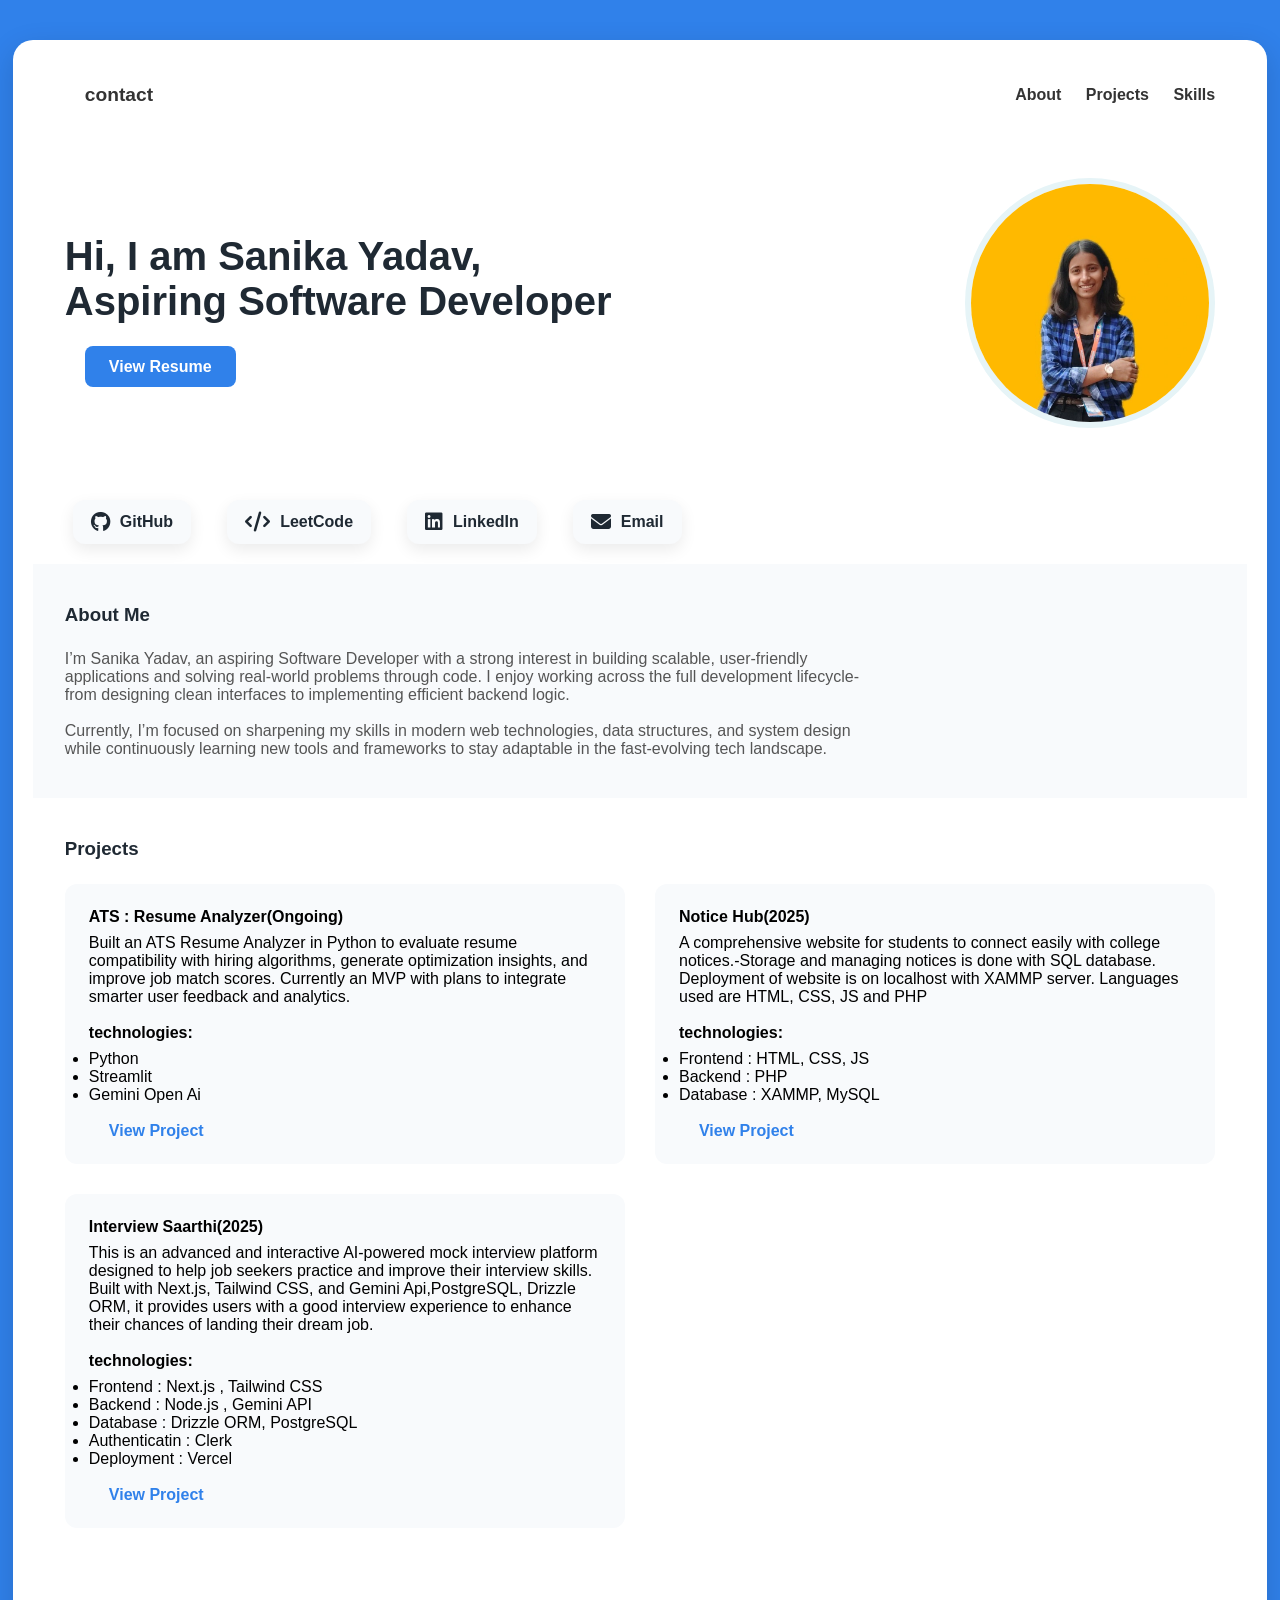
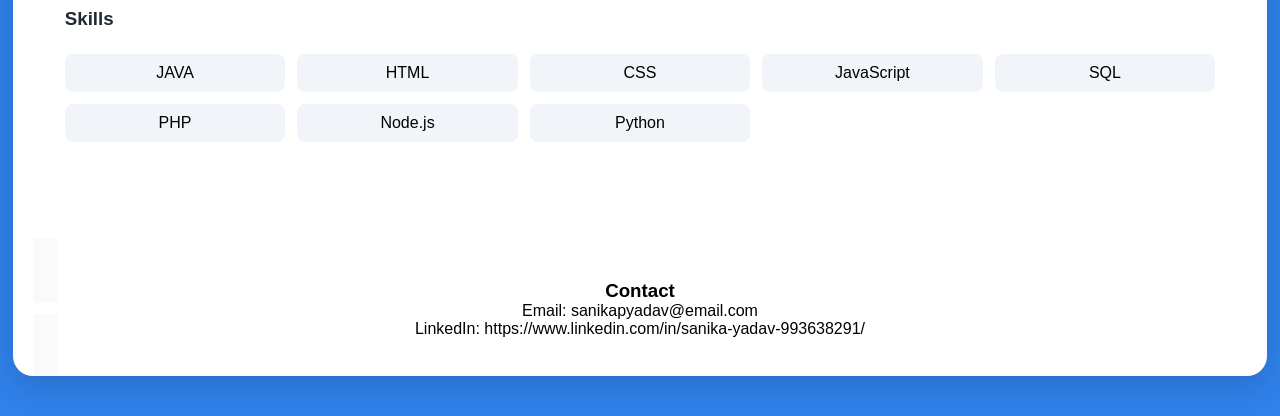
==== index.html @ 7fb7fda6 "updated index" ====
<!DOCTYPE html>
<html lang="en">

<head>
    <meta charset="UTF-8" />
    <meta name="viewport" content="width=device-width, initial-scale=1.0" />
    <title>Sanika Yadav</title>
    <link rel="stylesheet" href="style.css">
    <link rel="stylesheet" href="https://cdnjs.cloudflare.com/ajax/libs/font-awesome/6.5.0/css/all.min.css">
</head>

<body>

    <div class="wrapper">
        <header>
            <a href="https://www.linkedin.com/in/sanika-yadav-993638291/">
                <h1>contact</h1>
            </a>
            <nav>
                <a href="#About">About</a>
                <a href="#Projects">Projects</a>
                <a href="#Skills">Skills</a>
            </nav>
        </header>

        <section class="hero">
            <div class="hero-text">
                <h2>Hi, I am Sanika Yadav,<br />Aspiring Software Developer</h2><br>
                <a href="https://drive.google.com/file/d/1JAwyYLc_PkRlcgRqGzaNxGYK0wJUqWZy/view?usp=sharing" class="btn"
                    download>View Resume</a>
            </div>
            <div class="hero-img">
                <img src="profile.png" alt="Profile" />
            </div>
        </section>
        <div class="git">
            <a href="https://github.com/sanikayadav2024" target="_blank">
                <i class="fab fa-github"></i>
                <span>GitHub</span>
            </a>

            <a href="https://leetcode.com/u/sanikayadav1201/" target="_blank">
                <i class="fa-solid fa-code"></i>
                <span>LeetCode</span>
            </a>

            <a href="https://www.linkedin.com/in/sanika-yadav-993638291/" target="_blank">
                <i class="fab fa-linkedin"></i>
                <span>LinkedIn</span>
            </a>

            <a href="mailto:sanikapyadav@gmail.com">
                <i class="fa-solid fa-envelope"></i>
                <span>Email</span>
            </a>
        </div>

        <section id="About" class="section about">
            <h3>About Me</h3>
            <p>
                I’m Sanika Yadav, an aspiring Software Developer with a strong interest in
                building scalable, user-friendly applications and solving real-world problems through code. I enjoy
                working across the full development lifecycle-from designing clean interfaces to implementing efficient
                backend logic.
            </p><br>
            <p>
                Currently, I’m focused on sharpening my skills in modern web technologies, data structures, and system
                design while continuously learning new tools and frameworks to stay adaptable in the fast-evolving tech
                landscape.
            </p>

        </section>

        <section id="Projects" class="section">
            <h3>Projects</h3>
            <div class="projects">
                <div class="project-card">
                    <h4>ATS : Resume Analyzer(Ongoing)</h4>
                    <p>Built an ATS Resume Analyzer in Python to evaluate resume compatibility with hiring algorithms,
                        generate optimization insights, and improve job match scores. Currently an MVP with plans to
                        integrate smarter user feedback and analytics.<br><br>
                    <h4>technologies:</h4>
                    <ul>
                        <li>Python</li>
                        <li>Streamlit</li>
                        <li>Gemini Open Ai</li>
                    </ul>
                    </p><br>
                    <a href="#">View Project</a>
                </div>
                <div class="project-card">
                    <h4>Notice Hub(2025)</h4>
                    <p>A comprehensive website for students to connect easily
                        with college notices.-Storage and managing notices is
                        done with SQL database. Deployment of website is on
                        localhost with XAMMP server. Languages used are HTML,
                        CSS, JS and PHP<br><br>
                    <h4>technologies:</h4>
                    <ul>
                        <li>Frontend : HTML, CSS, JS</li>
                        <li>Backend : PHP</li>
                        <li>Database : XAMMP, MySQL</li>
                    </ul>
                    </p><br>
                    <a href="https://github.com/sanikayadav2024/noticehub">View Project</a>
                </div>

                <div class="project-card">
                    <h4>Interview Saarthi(2025)</h4>
                    <p>This is an advanced and interactive AI-powered mock
                        interview platform designed to help job seekers practice
                        and improve their interview skills. Built with Next.js,
                        Tailwind CSS, and Gemini Api,PostgreSQL, Drizzle ORM, it
                        provides users with a good interview experience to
                        enhance their chances of landing their dream job.<br><br>
                    <h4>technologies:</h4>
                    <ul>
                        <li>Frontend : Next.js , Tailwind CSS</li>
                        <li>Backend : Node.js , Gemini API</li>
                        <li>Database : Drizzle ORM, PostgreSQL</li>
                        <li>Authenticatin : Clerk</li>
                        <li>Deployment : Vercel</li>
                    </ul>
                    </p><br>
                    <a href="https://interview-sarthi-ai.vercel.app/">View Project</a>
                </div>
            </div>
        </section>

        <section id="Skills" class="section skills">
            <h3>Skills</h3>
            <ul>
                <li>JAVA</li>
                <li>HTML</li>
                <li>CSS</li>
                <li>JavaScript</li>
                <li>SQL</li>
                <li>PHP</li>
                <li>Node.js</li>
                <li>Python</li>
            </ul>
        </section>



        <section id="contact" class="section">


        </section>

        <footer>
            <h3>Contact</h3>
            <p>Email: sanikapyadav@email.com</p>
            <p>LinkedIn: https://www.linkedin.com/in/sanika-yadav-993638291/</p>
        </footer>
    </div>

</body>

</html>
---- style.css ----
* {
     box-sizing: border-box;
     margin: 0;
     padding: 0;
     font-family: Arial, sans-serif;
 }

 body {
     background: #3081ea;
 }

 .wrapper {
     max-width: 98%;
     margin: 40px auto;
     padding: 20px;
     background: #fff;
     border-radius: 20px;
     overflow: hidden;
     box-shadow: 0 10px 30px rgba(0, 0, 0, 0.15);
 }

 header {
     display: flex;
     justify-content: space-between;
     align-items: center;
     padding: 1.5rem 2rem;
 }

 header h1 {
     font-size: 1.2rem;
     font-weight: bold;
 }

 a {
     margin-left: 20px;
     text-decoration: none;
     color: #333;
     font-weight: 600;
 }

 .hero {
     display: flex;
     justify-content: space-between;
     align-items: center;
     padding: 3rem 2rem;
 }

 .hero-text {
     max-width: 55%;
 }

 .hero-text h2 {
     font-size: 2.5rem;
     margin-bottom: 1rem;
     color: #1f2933;
 }

 .hero-text p {
     color: #555;
     margin-bottom: 1.5rem;
 }

 .hero-text .btn {
     background: #3081ea;
     color: #fff;
     padding: 12px 24px;
     border-radius: 8px;
     text-decoration: none;
     font-weight: bold;
 }

 .hero-img img {
     width: 250px;
     height: 250px;
     border-radius: 50%;
     object-fit: cover;
     border: 6px solid #e6f4f7;
 }

 .section {
     padding: 2.5rem 2rem;
 }

 .section h3 {
     margin-bottom: 1.5rem;
     color: #1f2933;
 }

 .about {
     background: #f8fafc;
 }

 .about p {
     max-width: 800px;
     color: #555;
 }

 .git {
     display: flex;
     gap: 16px;
     flex-wrap: wrap;
     margin: 20px;
 }

 .git a {
     display: flex;
     align-items: center;
     gap: 10px;
     padding: 12px 18px;
     background: #f8fafc;
     border-radius: 12px;
     text-decoration: none;
     color: #1f2933;
     font-weight: 600;
     box-shadow: 0 6px 16px rgba(0, 0, 0, 0.08);
     transition: all 0.25s ease;
 }

 .git a i {
     font-size: 20px;
 }

 .git a:hover {
     transform: translateY(-4px) scale(1.03);
     background: #3081ea;
     color: #fff;
     box-shadow: 0 10px 22px rgba(255, 90, 95, 0.35);
 }

 .git a:hover i {
     color: #fff;
 }

 .skills ul {
     display: grid;
     grid-template-columns: repeat(5, 1fr);
     gap: 12px;
     list-style: none;
 }

 .skills li {
     background: #f1f5f9;
     padding: 10px;
     border-radius: 8px;
     text-align: center;
 }

 .projects {
     display: grid;
     grid-template-columns: repeat(2, 1fr);
     gap: 30px;
 }

 .project-card {
     background: #f8fafc;
     padding: 1.5rem;
     border-radius: 12px;
 }

 .project-card h4 {
     margin-bottom: 0.5rem;
 }

 .project-card a {
     color: #3081ea;
     text-decoration: none;
     font-weight: bold;
 }

 footer {
     text-align: center;
     padding: 1.5rem;
     background: #f8fafc;
     display: inline;
 }

 @media (max-width: 768px) {
     .hero {
         flex-direction: column-reverse;
         text-align: center;
     }

     .hero-text {
         max-width: 100%;
     }

     nav {
         display: none;
     }
 }
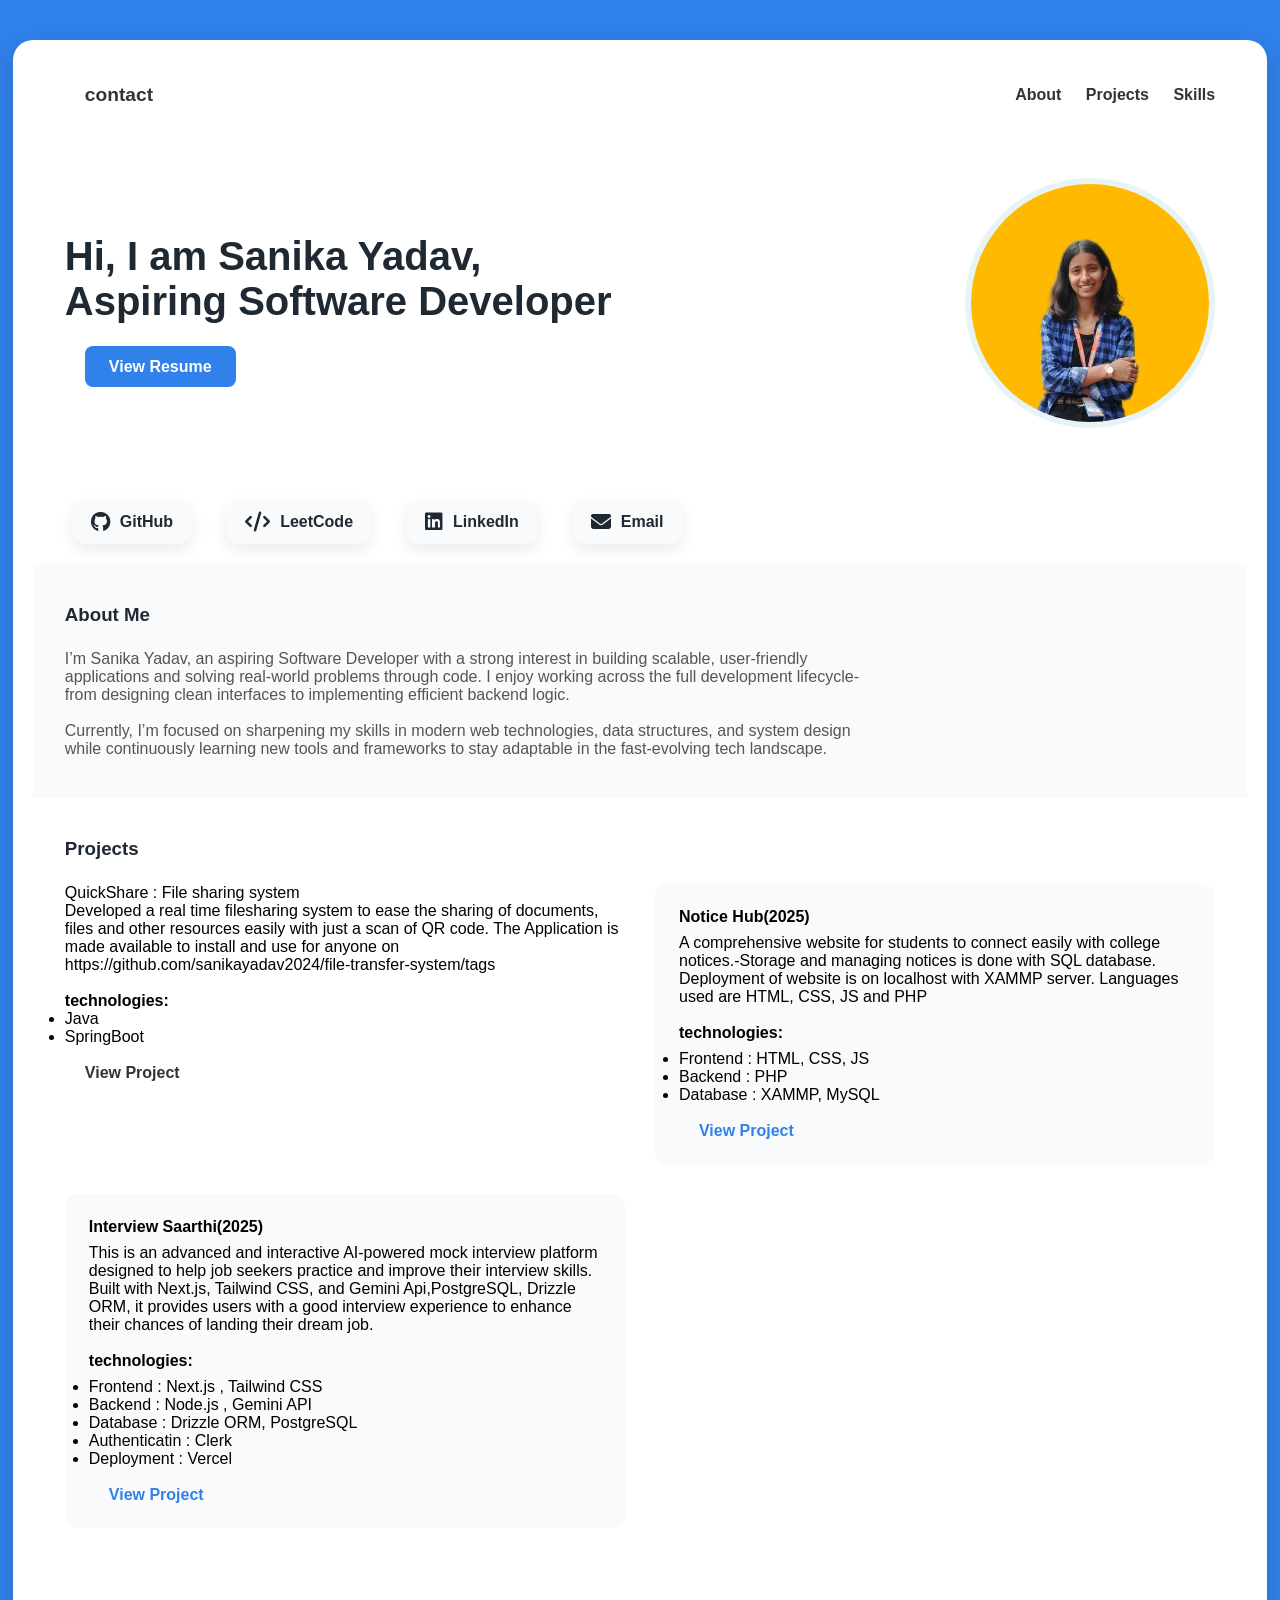
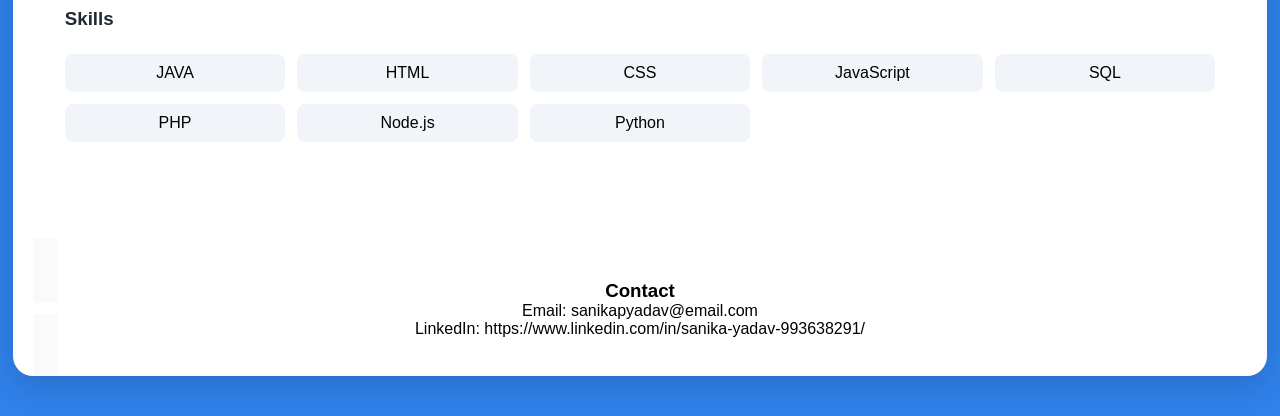
==== commit 832ea346: "updated project" ====
--- a/index.html
+++ b/index.html
@@ -7,6 +7,7 @@
     <title>Sanika Yadav</title>
     <link rel="stylesheet" href="style.css">
     <link rel="stylesheet" href="https://cdnjs.cloudflare.com/ajax/libs/font-awesome/6.5.0/css/all.min.css">
+    <link rel="icon" type="image/png" href="favicon.png">
 </head>
 
 <body>
@@ -26,7 +27,7 @@
         <section class="hero">
             <div class="hero-text">
                 <h2>Hi, I am Sanika Yadav,<br />Aspiring Software Developer</h2><br>
-                <a href="https://drive.google.com/file/d/1JAwyYLc_PkRlcgRqGzaNxGYK0wJUqWZy/view?usp=sharing" class="btn"
+                <a href="https://drive.google.com/file/d/1pJjFTrw0KTL_-0b40UaT6uAD1iDQvjJw/view?usp=sharing" class="btn"
                     download>View Resume</a>
             </div>
             <div class="hero-img">
@@ -74,19 +75,17 @@
         <section id="Projects" class="section">
             <h3>Projects</h3>
             <div class="projects">
-                <div class="project-card">
-                    <h4>ATS : Resume Analyzer(Ongoing)</h4>
-                    <p>Built an ATS Resume Analyzer in Python to evaluate resume compatibility with hiring algorithms,
-                        generate optimization insights, and improve job match scores. Currently an MVP with plans to
-                        integrate smarter user feedback and analytics.<br><br>
+                <div> QuickShare : File sharing system</h4>
+                    <p>Developed a real time filesharing system to ease the sharing of documents, files and other resources
+easily with just a scan of QR code. The Application is made available to install and use for anyone on
+https://github.com/sanikayadav2024/file-transfer-system/tags<br><br>
                     <h4>technologies:</h4>
                     <ul>
-                        <li>Python</li>
-                        <li>Streamlit</li>
-                        <li>Gemini Open Ai</li>
+                        <li>Java</li>
+                        <li>SpringBoot</li>
                     </ul>
                     </p><br>
-                    <a href="#">View Project</a>
+                    <a href="https://github.com/sanikayadav2024/file-transfer-system">View Project</a>
                 </div>
                 <div class="project-card">
                     <h4>Notice Hub(2025)</h4>
@@ -157,4 +156,4 @@
 
 </body>
 
-</html>+</html>
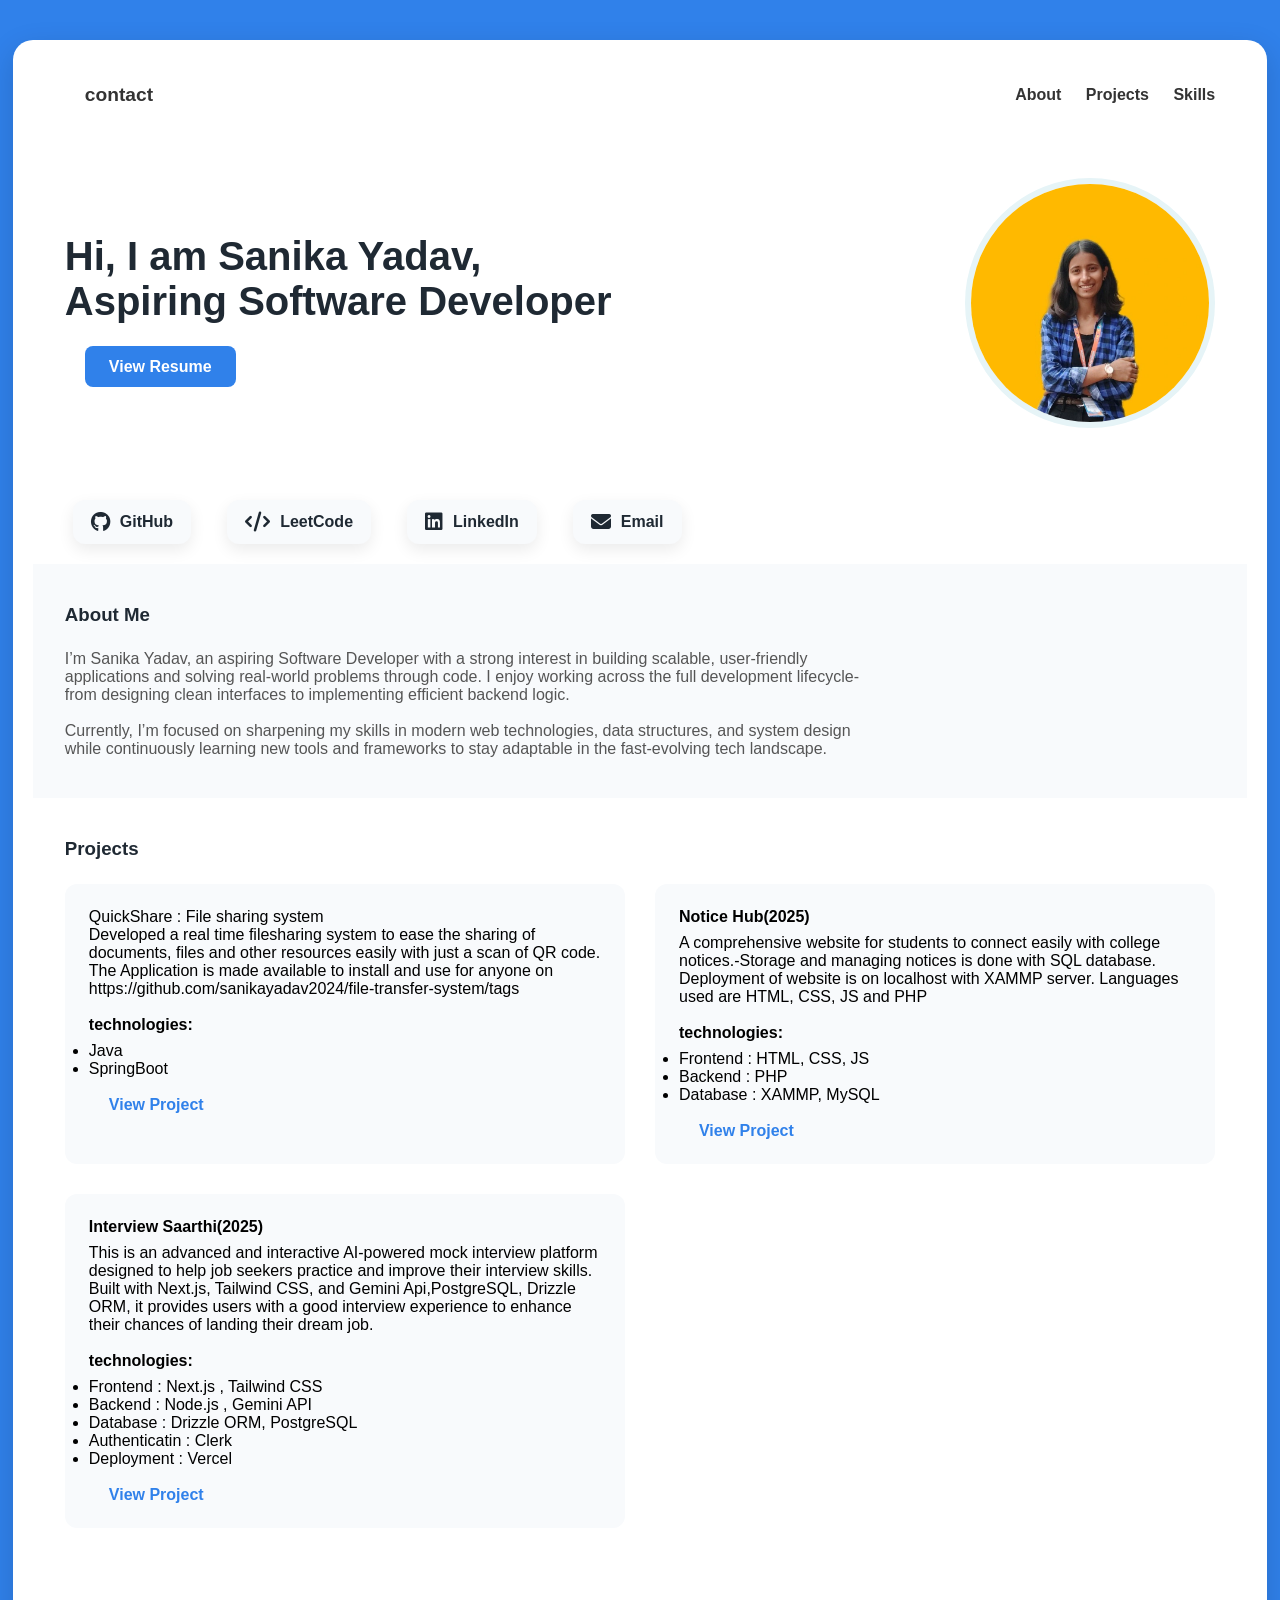
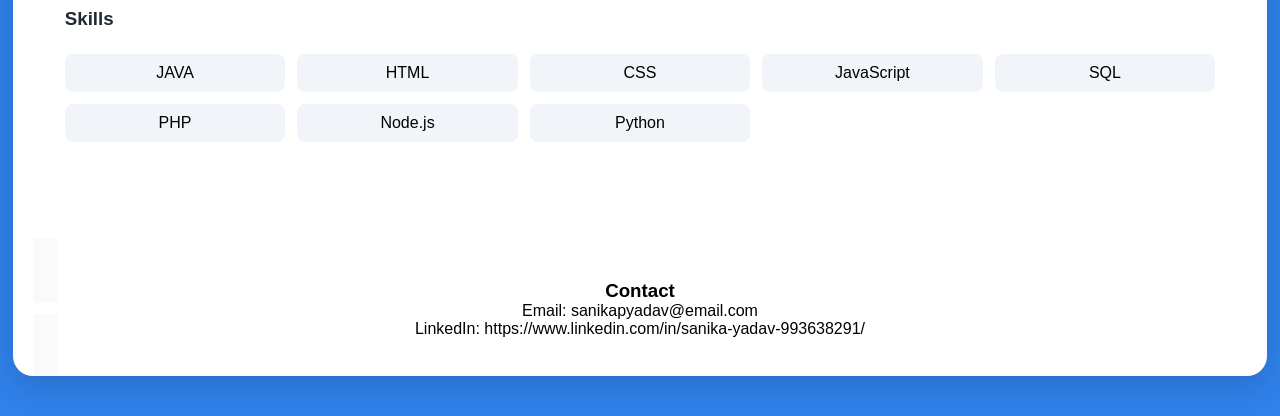
==== commit 526c1a9b: "updated p" ====
--- a/index.html
+++ b/index.html
@@ -75,7 +75,7 @@
         <section id="Projects" class="section">
             <h3>Projects</h3>
             <div class="projects">
-                <div> QuickShare : File sharing system</h4>
+                <div class="project-card"> QuickShare : File sharing system</h4>
                     <p>Developed a real time filesharing system to ease the sharing of documents, files and other resources
 easily with just a scan of QR code. The Application is made available to install and use for anyone on
 https://github.com/sanikayadav2024/file-transfer-system/tags<br><br>
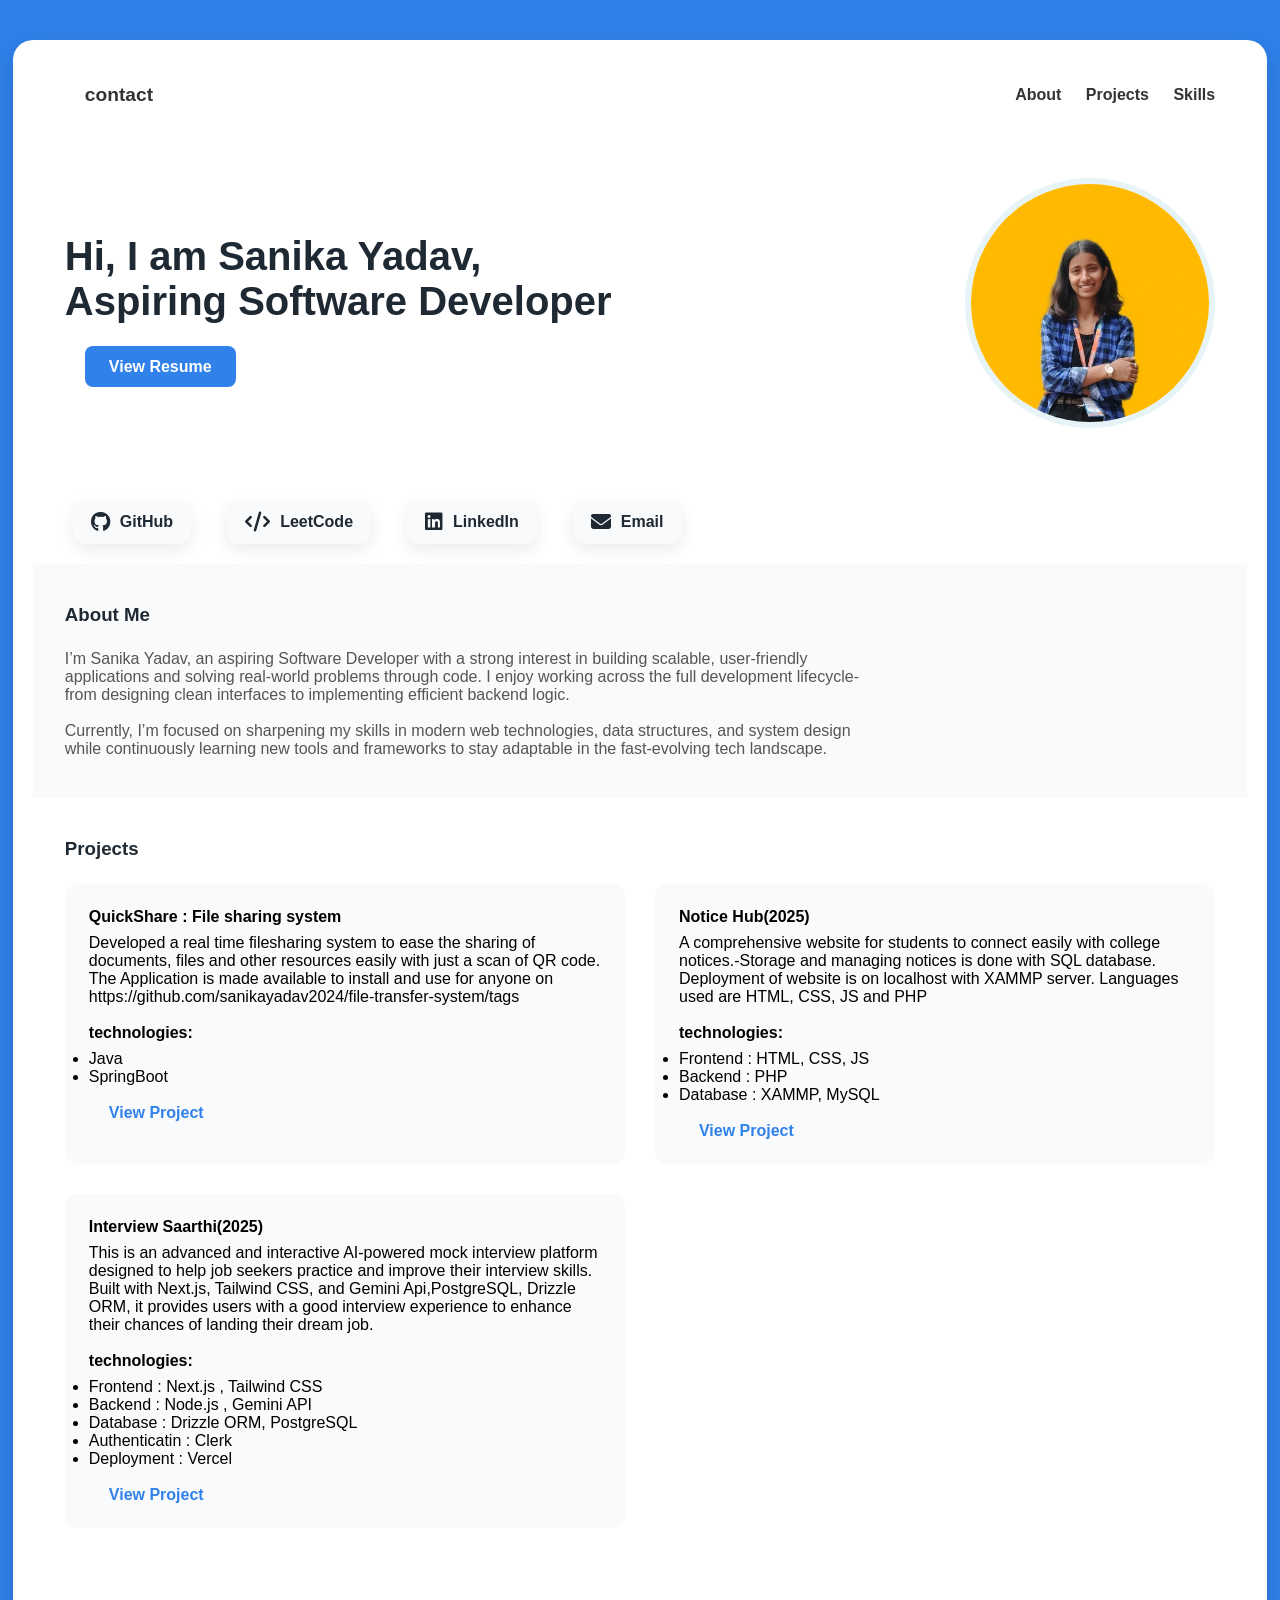
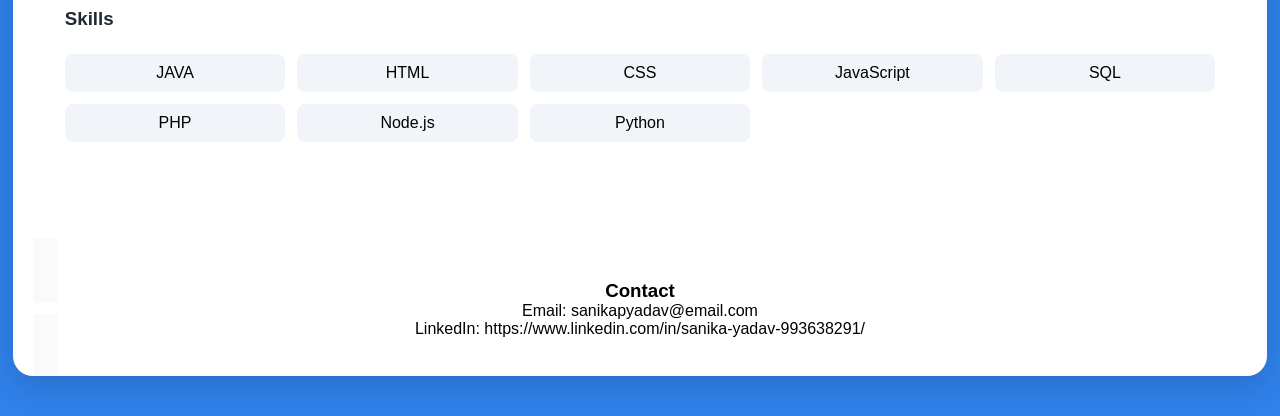
==== commit e4556d20: "Fix HTML structure for QuickShare project card" ====
--- a/index.html
+++ b/index.html
@@ -75,7 +75,7 @@
         <section id="Projects" class="section">
             <h3>Projects</h3>
             <div class="projects">
-                <div class="project-card"> QuickShare : File sharing system</h4>
+                <div class="project-card"> <h4>QuickShare : File sharing system</h4>
                     <p>Developed a real time filesharing system to ease the sharing of documents, files and other resources
 easily with just a scan of QR code. The Application is made available to install and use for anyone on
 https://github.com/sanikayadav2024/file-transfer-system/tags<br><br>
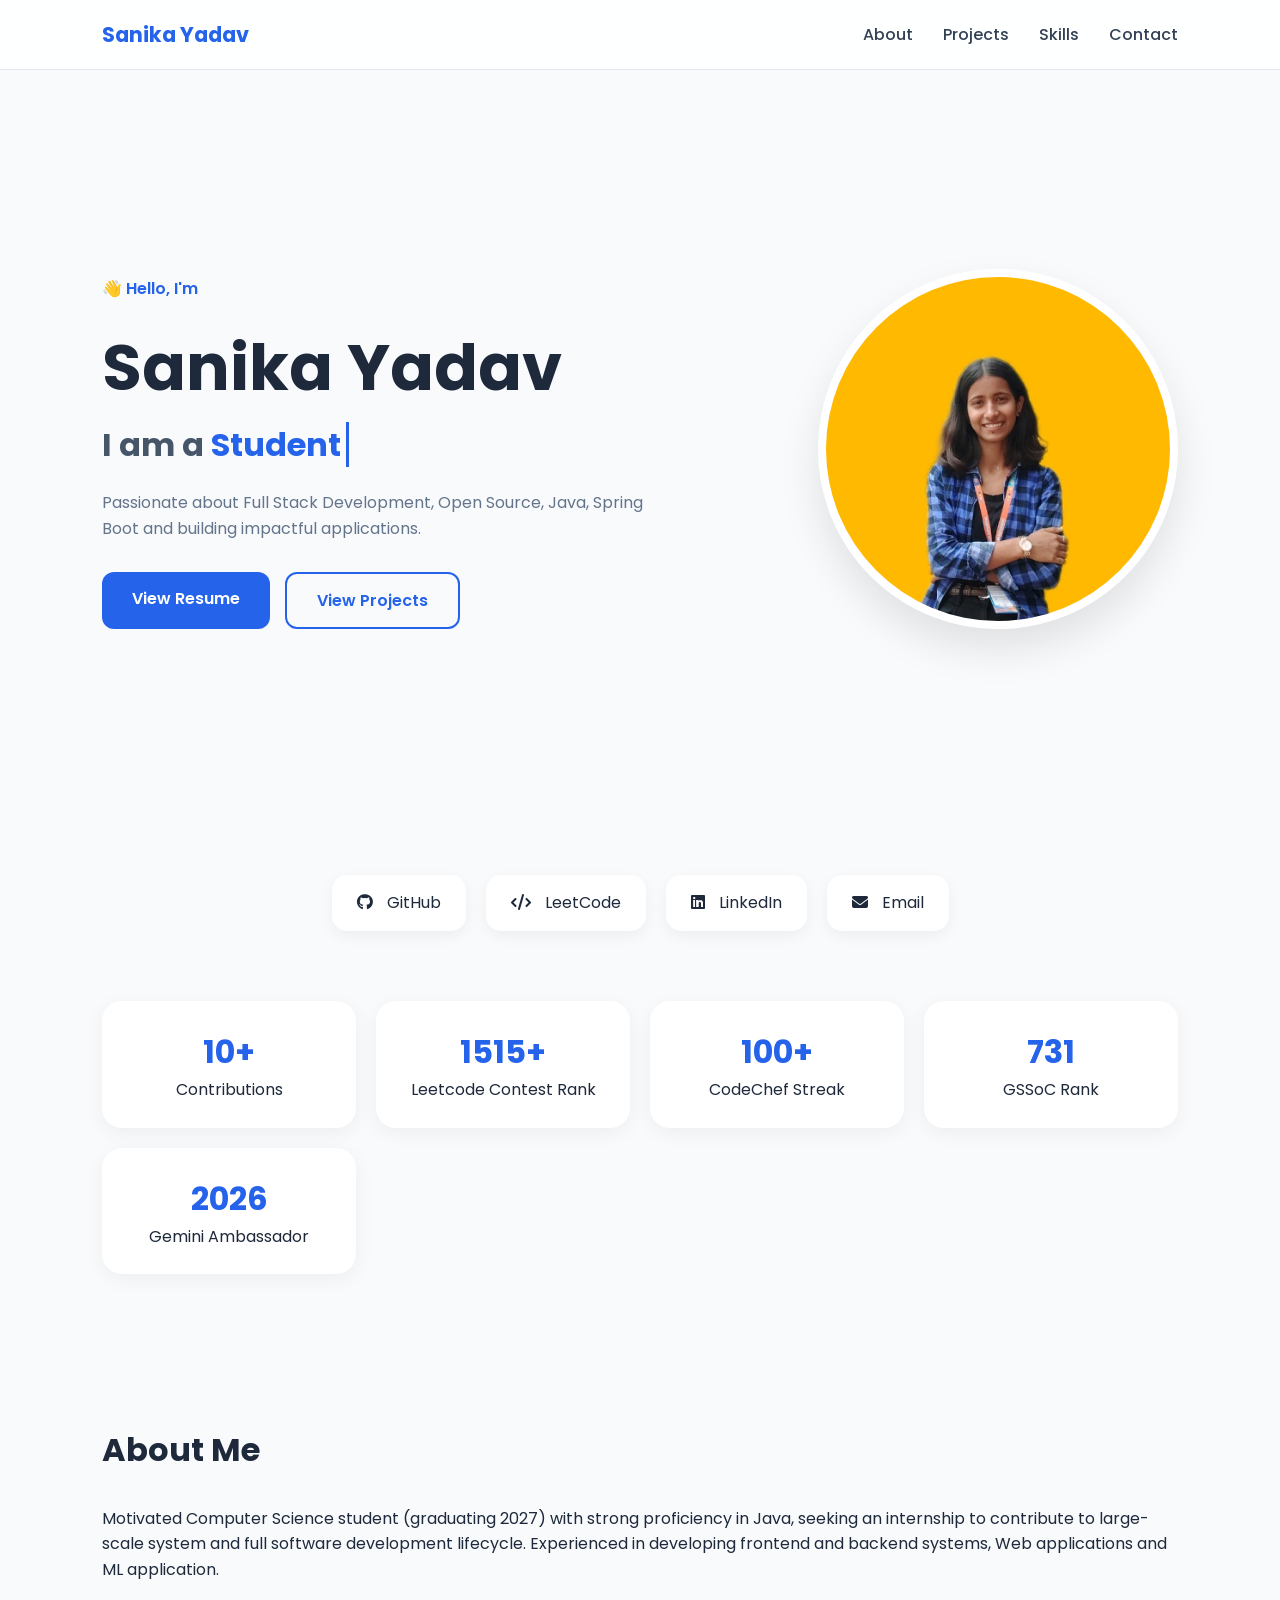
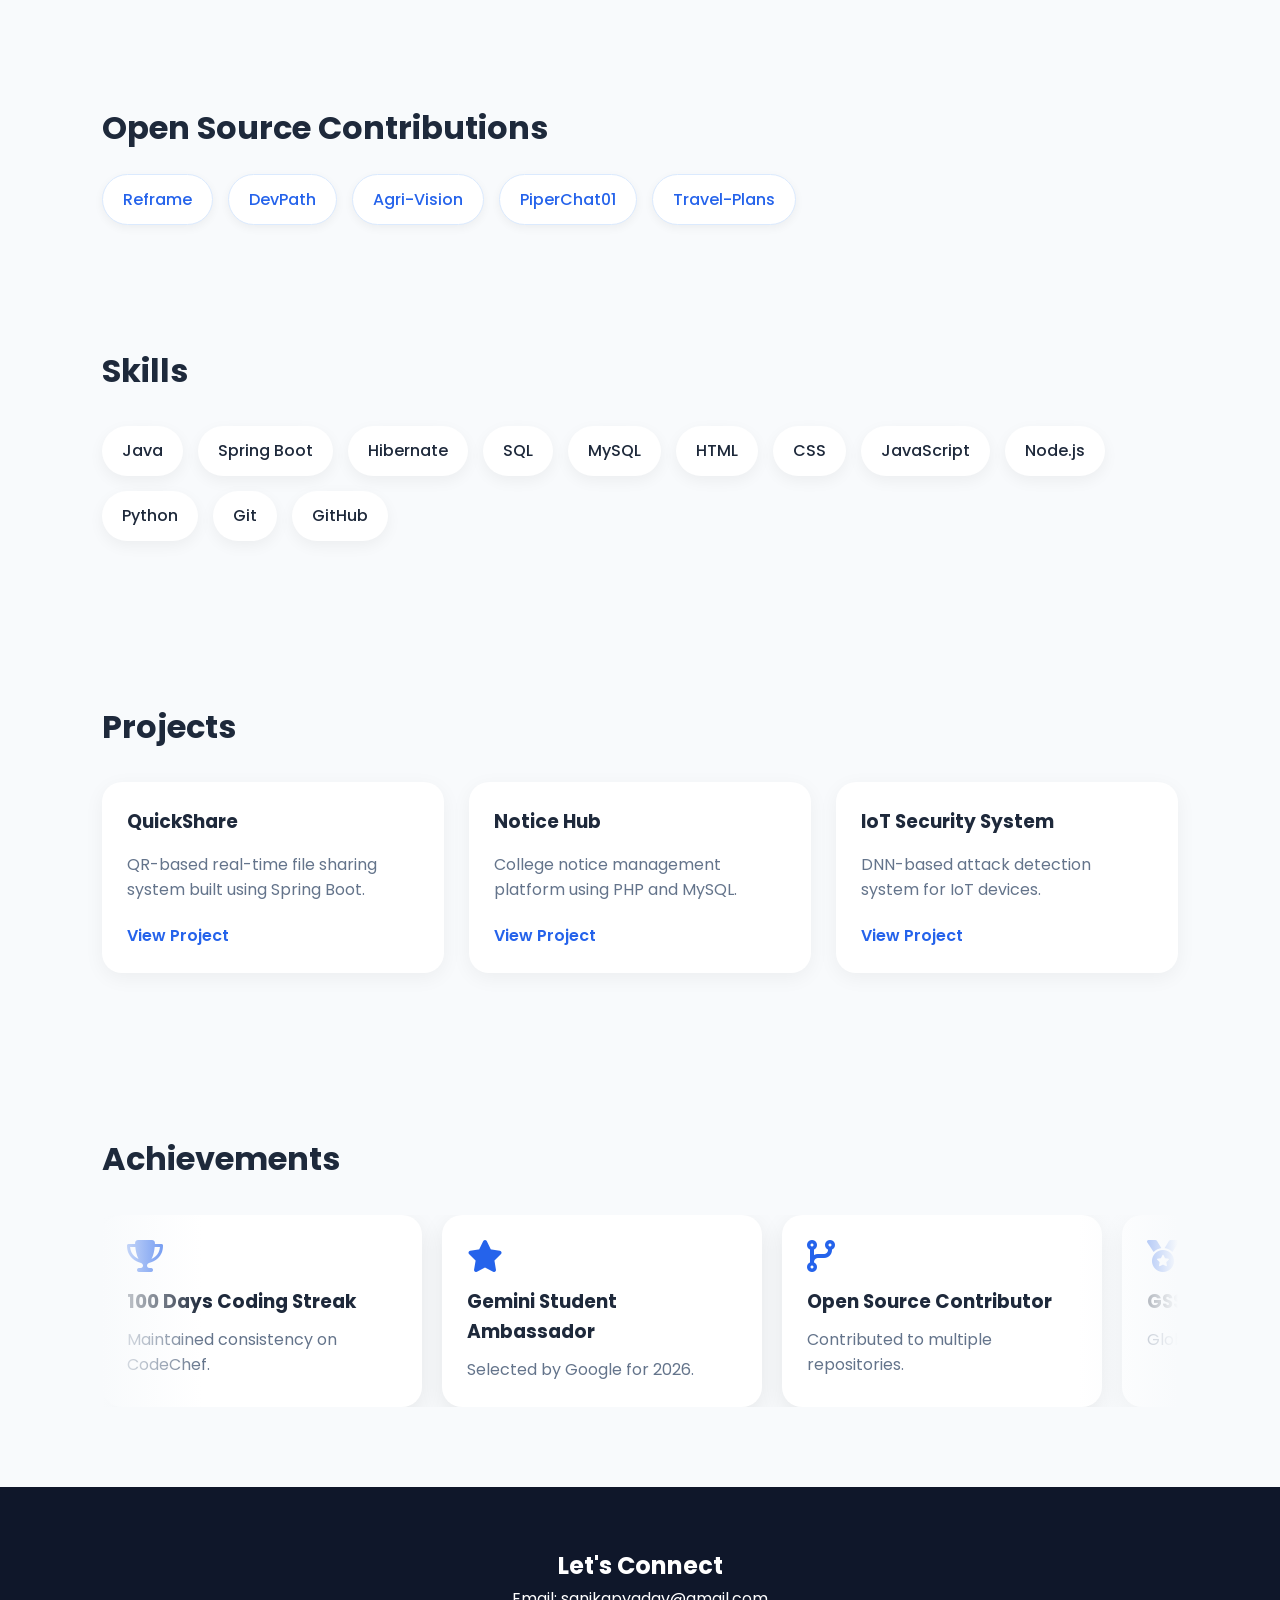
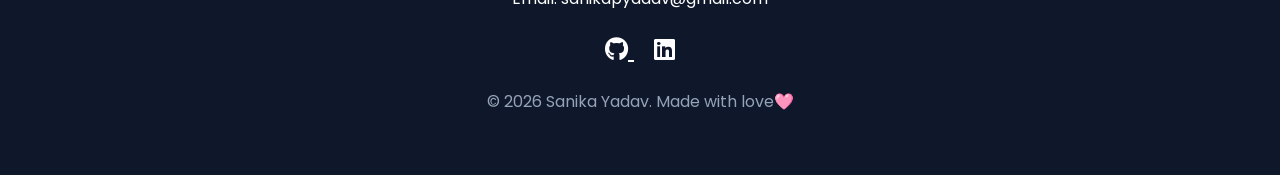
==== commit e268843d: "updated portfolio" ====
--- a/index.html
+++ b/index.html
@@ -2,158 +2,371 @@
 <html lang="en">
 
 <head>
-    <meta charset="UTF-8" />
-    <meta name="viewport" content="width=device-width, initial-scale=1.0" />
-    <title>Sanika Yadav</title>
+    <meta charset="UTF-8">
+    <meta name="viewport" content="width=device-width, initial-scale=1.0">
+    <title>Sanika Yadav | Portfolio</title>
+
     <link rel="stylesheet" href="style.css">
+
+    <link rel="icon" href="favicon.png">
+
+    <link rel="preconnect" href="https://fonts.googleapis.com">
+    <link href="https://fonts.googleapis.com/css2?family=Poppins:wght@300;400;500;600;700&display=swap"
+        rel="stylesheet">
+
     <link rel="stylesheet" href="https://cdnjs.cloudflare.com/ajax/libs/font-awesome/6.5.0/css/all.min.css">
-    <link rel="icon" type="image/png" href="favicon.png">
 </head>
 
 <body>
 
-    <div class="wrapper">
-        <header>
+    <!-- Navbar -->
+
+    <header>
+        <div class="logo">Sanika Yadav</div>
+
+        <nav>
+            <a href="#about">About</a>
+            <a href="#projects">Projects</a>
+            <a href="#skills">Skills</a>
+            <a href="#contact">Contact</a>
+        </nav>
+    </header>
+
+    <!-- Hero -->
+
+    <section class="hero">
+
+        <div class="hero-text">
+
+            <p class="tag">👋 Hello, I'm</p>
+
+            <h1>Sanika Yadav</h1>
+
+            <h2>I am a <span class="typing"></span></h2>
+
+            <p class="hero-desc">
+                Passionate about Full Stack Development, Open Source,
+                Java, Spring Boot and building impactful applications.
+            </p>
+
+            <div class="hero-buttons">
+                <a href="https://drive.google.com/file/d/1mu8TmS5S-J_2TEpaikMzKWtUFeEG8H_H/view?usp=sharing"
+                    target="_blank" class="btn">
+                    View Resume
+                </a>
+
+                <a href="projects.html" class="btn-outline">
+                    View Projects
+                </a>
+            </div>
+
+        </div>
+
+        <div class="hero-image">
+            <img src="profile.png" alt="Sanika Yadav">
+        </div>
+
+    </section>
+
+    <!-- Social Links -->
+
+    <section class="social-links">
+
+        <a href="https://github.com/sanikayadav2024" target="_blank">
+            <i class="fab fa-github"></i>
+            GitHub
+        </a>
+
+        <a href="https://leetcode.com/u/sanikayadav1201/" target="_blank">
+            <i class="fas fa-code"></i>
+            LeetCode
+        </a>
+
+        <a href="https://www.linkedin.com/in/sanika-yadav-993638291/" target="_blank">
+            <i class="fab fa-linkedin"></i>
+            LinkedIn
+        </a>
+
+        <a href="mailto:sanikapyadav@gmail.com">
+            <i class="fas fa-envelope"></i>
+            Email
+        </a>
+
+    </section>
+
+    <!-- Stats -->
+
+    <section class="stats">
+
+        <div class="stat-card">
+            <h2>10+</h2>
+            <p>Contributions</p>
+        </div>
+        <div class="stat-card">
+            <h2>1515+</h2>
+            <p>Leetcode Contest Rank</p>
+        </div>
+        <div class="stat-card">
+            <h2>100+</h2>
+            <p>CodeChef Streak</p>
+        </div>
+
+        <div class="stat-card">
+            <h2>731</h2>
+            <p>GSSoC Rank</p>
+        </div>
+
+        <div class="stat-card">
+            <h2>2026</h2>
+            <p>Gemini Ambassador</p>
+        </div>
+
+    </section>
+    <!-- About -->
+
+    <section id="about" class="section">
+
+        <h2>About Me</h2>
+
+        <p>
+            Motivated Computer Science student (graduating 2027) with strong proficiency in Java, seeking an internship
+            to
+            contribute to large-scale system and full software development lifecycle. Experienced in developing frontend
+            and
+            backend systems, Web applications and ML application.
+        </p>
+
+    </section>
+    <section class="contributions-mini">
+    <h2>Open Source Contributions</h2>
+
+    <div class="repo-list">
+
+        <a href="https://github.com/magic-peach/reframe/pull/801" target="_blank" class="repo-item">
+            Reframe
+        </a>
+
+        <a href="https://github.com/komalharshita/DevPath/pull/776#event-26677292241" target="_blank" class="repo-item">
+            DevPath
+        </a>
+
+        <a href="https://github.com/neeru24/Agri-Vision/pull/645#event-26532763428" target="_blank" class="repo-item">
+            Agri-Vision
+        </a>
+
+        <a href="https://github.com/chthonn/PiperChat01/pull/213#event-26703022927" target="_blank" class="repo-item">
+            PiperChat01
+        </a>
+
+        <a href="https://github.com/hitesh-kumar123/Travel-Plans-/issues/321#event-26345149642" target="_blank" class="repo-item">
+            Travel-Plans
+        </a>
+
+    </div>
+</section>
+    <!-- Skills -->
+
+    <section id="skills" class="section">
+
+        <h2>Skills</h2>
+
+        <div class="skills-grid">
+
+            <span>Java</span>
+            <span>Spring Boot</span>
+            <span>Hibernate</span>
+            <span>SQL</span>
+            <span>MySQL</span>
+            <span>HTML</span>
+            <span>CSS</span>
+            <span>JavaScript</span>
+            <span>Node.js</span>
+            <span>Python</span>
+            <span>Git</span>
+            <span>GitHub</span>
+
+        </div>
+
+    </section>
+    <!-- Projects -->
+
+    <section id="projects" class="section">
+
+        <h2>Projects</h2>
+
+        <div class="projects">
+
+            <div class="project-card">
+                <h3>QuickShare</h3>
+                <p>QR-based real-time file sharing system built using Spring Boot.</p>
+                <a href="https://github.com/sanikayadav2024/file-transfer-system">
+                    View Project
+                </a>
+            </div>
+
+            <div class="project-card">
+                <h3>Notice Hub</h3>
+                <p>College notice management platform using PHP and MySQL.</p>
+                <a href="https://github.com/sanikayadav2024/noticehub">
+                    View Project
+                </a>
+            </div>
+
+            <div class="project-card">
+                <h3>IoT Security System</h3>
+                <p>DNN-based attack detection system for IoT devices.</p>
+                <a href="https://github.com/sanikayadav2024/iot_security_ui">
+                    View Project
+                </a>
+            </div>
+
+        </div>
+
+    </section>
+
+    <!-- Achievements -->
+
+    <section class="achievements-section">
+
+        <h2>Achievements</h2>
+
+        <div class="achievement-container">
+
+            <div class="achievement-track">
+
+                <!-- Set 1 -->
+
+                <div class="achievement-card">
+                    <i class="fas fa-trophy"></i>
+                    <h3>100 Days Coding Streak</h3>
+                    <p>Maintained consistency on CodeChef.</p>
+                </div>
+
+                <div class="achievement-card">
+                    <i class="fas fa-star"></i>
+                    <h3>Gemini Student Ambassador</h3>
+                    <p>Selected by Google for 2026.</p>
+                </div>
+
+                <div class="achievement-card">
+                    <i class="fas fa-code-branch"></i>
+                    <h3>Open Source Contributor</h3>
+                    <p>Contributed to multiple repositories.</p>
+                </div>
+
+                <div class="achievement-card">
+                    <i class="fas fa-medal"></i>
+                    <h3>GSSoC Contributor</h3>
+                    <p>Global Rank 731.</p>
+                </div>
+
+                <!-- Duplicate for Infinite Scroll -->
+
+                <div class="achievement-card">
+                    <i class="fas fa-trophy"></i>
+                    <h3>100 Days Coding Streak</h3>
+                    <p>Maintained consistency on CodeChef.</p>
+                </div>
+
+                <div class="achievement-card">
+                    <i class="fas fa-star"></i>
+                    <h3>Gemini Student Ambassador</h3>
+                    <p>Selected by Google for 2026.</p>
+                </div>
+
+                <div class="achievement-card">
+                    <i class="fas fa-code-branch"></i>
+                    <h3>Open Source Contributor</h3>
+                    <p>Contributed to multiple repositories.</p>
+                </div>
+
+                <div class="achievement-card">
+                    <i class="fas fa-medal"></i>
+                    <h3>GSSoC Contributor</h3>
+                    <p>Global Rank 731.</p>
+                </div>
+
+            </div>
+
+        </div>
+
+    </section>
+
+
+
+    <!-- Footer -->
+
+    <footer id="contact">
+
+        <h2>Let's Connect</h2>
+
+        <p>Email: sanikapyadav@gmail.com</p>
+
+        <div class="footer-social">
+
+            <a href="https://github.com/sanikayadav2024">
+                <i class="fab fa-github"></i>
+            </a>
+
             <a href="https://www.linkedin.com/in/sanika-yadav-993638291/">
-                <h1>contact</h1>
+                <i class="fab fa-linkedin"></i>
             </a>
-            <nav>
-                <a href="#About">About</a>
-                <a href="#Projects">Projects</a>
-                <a href="#Skills">Skills</a>
-            </nav>
-        </header>
-
-        <section class="hero">
-            <div class="hero-text">
-                <h2>Hi, I am Sanika Yadav,<br />Aspiring Software Developer</h2><br>
-                <a href="https://drive.google.com/file/d/1pJjFTrw0KTL_-0b40UaT6uAD1iDQvjJw/view?usp=sharing" class="btn"
-                    download>View Resume</a>
-            </div>
-            <div class="hero-img">
-                <img src="profile.png" alt="Profile" />
-            </div>
-        </section>
-        <div class="git">
-            <a href="https://github.com/sanikayadav2024" target="_blank">
-                <i class="fab fa-github"></i>
-                <span>GitHub</span>
-            </a>
-
-            <a href="https://leetcode.com/u/sanikayadav1201/" target="_blank">
-                <i class="fa-solid fa-code"></i>
-                <span>LeetCode</span>
-            </a>
-
-            <a href="https://www.linkedin.com/in/sanika-yadav-993638291/" target="_blank">
-                <i class="fab fa-linkedin"></i>
-                <span>LinkedIn</span>
-            </a>
-
-            <a href="mailto:sanikapyadav@gmail.com">
-                <i class="fa-solid fa-envelope"></i>
-                <span>Email</span>
-            </a>
-        </div>
-
-        <section id="About" class="section about">
-            <h3>About Me</h3>
-            <p>
-                I’m Sanika Yadav, an aspiring Software Developer with a strong interest in
-                building scalable, user-friendly applications and solving real-world problems through code. I enjoy
-                working across the full development lifecycle-from designing clean interfaces to implementing efficient
-                backend logic.
-            </p><br>
-            <p>
-                Currently, I’m focused on sharpening my skills in modern web technologies, data structures, and system
-                design while continuously learning new tools and frameworks to stay adaptable in the fast-evolving tech
-                landscape.
-            </p>
-
-        </section>
-
-        <section id="Projects" class="section">
-            <h3>Projects</h3>
-            <div class="projects">
-                <div class="project-card"> <h4>QuickShare : File sharing system</h4>
-                    <p>Developed a real time filesharing system to ease the sharing of documents, files and other resources
-easily with just a scan of QR code. The Application is made available to install and use for anyone on
-https://github.com/sanikayadav2024/file-transfer-system/tags<br><br>
-                    <h4>technologies:</h4>
-                    <ul>
-                        <li>Java</li>
-                        <li>SpringBoot</li>
-                    </ul>
-                    </p><br>
-                    <a href="https://github.com/sanikayadav2024/file-transfer-system">View Project</a>
-                </div>
-                <div class="project-card">
-                    <h4>Notice Hub(2025)</h4>
-                    <p>A comprehensive website for students to connect easily
-                        with college notices.-Storage and managing notices is
-                        done with SQL database. Deployment of website is on
-                        localhost with XAMMP server. Languages used are HTML,
-                        CSS, JS and PHP<br><br>
-                    <h4>technologies:</h4>
-                    <ul>
-                        <li>Frontend : HTML, CSS, JS</li>
-                        <li>Backend : PHP</li>
-                        <li>Database : XAMMP, MySQL</li>
-                    </ul>
-                    </p><br>
-                    <a href="https://github.com/sanikayadav2024/noticehub">View Project</a>
-                </div>
-
-                <div class="project-card">
-                    <h4>Interview Saarthi(2025)</h4>
-                    <p>This is an advanced and interactive AI-powered mock
-                        interview platform designed to help job seekers practice
-                        and improve their interview skills. Built with Next.js,
-                        Tailwind CSS, and Gemini Api,PostgreSQL, Drizzle ORM, it
-                        provides users with a good interview experience to
-                        enhance their chances of landing their dream job.<br><br>
-                    <h4>technologies:</h4>
-                    <ul>
-                        <li>Frontend : Next.js , Tailwind CSS</li>
-                        <li>Backend : Node.js , Gemini API</li>
-                        <li>Database : Drizzle ORM, PostgreSQL</li>
-                        <li>Authenticatin : Clerk</li>
-                        <li>Deployment : Vercel</li>
-                    </ul>
-                    </p><br>
-                    <a href="https://interview-sarthi-ai.vercel.app/">View Project</a>
-                </div>
-            </div>
-        </section>
-
-        <section id="Skills" class="section skills">
-            <h3>Skills</h3>
-            <ul>
-                <li>JAVA</li>
-                <li>HTML</li>
-                <li>CSS</li>
-                <li>JavaScript</li>
-                <li>SQL</li>
-                <li>PHP</li>
-                <li>Node.js</li>
-                <li>Python</li>
-            </ul>
-        </section>
-
-
-
-        <section id="contact" class="section">
-
-
-        </section>
-
-        <footer>
-            <h3>Contact</h3>
-            <p>Email: sanikapyadav@email.com</p>
-            <p>LinkedIn: https://www.linkedin.com/in/sanika-yadav-993638291/</p>
-        </footer>
-    </div>
-
+
+        </div>
+
+        <p class="copyright">
+            © 2026 Sanika Yadav. Made with love🩷
+        </p>
+
+    </footer>
+    <script>
+        const words = [
+            "Student",
+            "Tech Enthusiast",
+            "Application Developer",
+            "Open Source Contributor",
+            "Software Developer"
+        ];
+
+        let wordIndex = 0;
+        let charIndex = 0;
+        let isDeleting = false;
+
+        const typingElement = document.querySelector(".typing");
+
+        function typeEffect() {
+
+            const currentWord = words[wordIndex];
+
+            if (!isDeleting) {
+                typingElement.textContent =
+                    currentWord.substring(0, charIndex + 1);
+
+                charIndex++;
+
+                if (charIndex === currentWord.length) {
+                    isDeleting = true;
+                    setTimeout(typeEffect, 1500);
+                    return;
+                }
+            } else {
+
+                typingElement.textContent =
+                    currentWord.substring(0, charIndex - 1);
+
+                charIndex--;
+
+                if (charIndex === 0) {
+                    isDeleting = false;
+                    wordIndex = (wordIndex + 1) % words.length;
+                }
+            }
+
+            setTimeout(typeEffect, isDeleting ? 50 : 100);
+        }
+
+        typeEffect();
+    </script>
 </body>
 
-</html>
+</html>
--- a/style.css
+++ b/style.css
@@ -1,190 +1,480 @@
- * {
-     box-sizing: border-box;
-     margin: 0;
-     padding: 0;
-     font-family: Arial, sans-serif;
- }
-
- body {
-     background: #3081ea;
- }
-
- .wrapper {
-     max-width: 98%;
-     margin: 40px auto;
-     padding: 20px;
-     background: #fff;
-     border-radius: 20px;
-     overflow: hidden;
-     box-shadow: 0 10px 30px rgba(0, 0, 0, 0.15);
- }
-
- header {
-     display: flex;
-     justify-content: space-between;
-     align-items: center;
-     padding: 1.5rem 2rem;
- }
-
- header h1 {
-     font-size: 1.2rem;
-     font-weight: bold;
- }
-
- a {
-     margin-left: 20px;
-     text-decoration: none;
-     color: #333;
-     font-weight: 600;
- }
-
- .hero {
-     display: flex;
-     justify-content: space-between;
-     align-items: center;
-     padding: 3rem 2rem;
- }
-
- .hero-text {
-     max-width: 55%;
- }
-
- .hero-text h2 {
-     font-size: 2.5rem;
-     margin-bottom: 1rem;
-     color: #1f2933;
- }
-
- .hero-text p {
-     color: #555;
-     margin-bottom: 1.5rem;
- }
-
- .hero-text .btn {
-     background: #3081ea;
-     color: #fff;
-     padding: 12px 24px;
-     border-radius: 8px;
-     text-decoration: none;
-     font-weight: bold;
- }
-
- .hero-img img {
-     width: 250px;
-     height: 250px;
-     border-radius: 50%;
-     object-fit: cover;
-     border: 6px solid #e6f4f7;
- }
-
- .section {
-     padding: 2.5rem 2rem;
- }
-
- .section h3 {
-     margin-bottom: 1.5rem;
-     color: #1f2933;
- }
-
- .about {
-     background: #f8fafc;
- }
-
- .about p {
-     max-width: 800px;
-     color: #555;
- }
-
- .git {
-     display: flex;
-     gap: 16px;
-     flex-wrap: wrap;
-     margin: 20px;
- }
-
- .git a {
-     display: flex;
-     align-items: center;
-     gap: 10px;
-     padding: 12px 18px;
-     background: #f8fafc;
-     border-radius: 12px;
-     text-decoration: none;
-     color: #1f2933;
-     font-weight: 600;
-     box-shadow: 0 6px 16px rgba(0, 0, 0, 0.08);
-     transition: all 0.25s ease;
- }
-
- .git a i {
-     font-size: 20px;
- }
-
- .git a:hover {
-     transform: translateY(-4px) scale(1.03);
-     background: #3081ea;
-     color: #fff;
-     box-shadow: 0 10px 22px rgba(255, 90, 95, 0.35);
- }
-
- .git a:hover i {
-     color: #fff;
- }
-
- .skills ul {
-     display: grid;
-     grid-template-columns: repeat(5, 1fr);
-     gap: 12px;
-     list-style: none;
- }
-
- .skills li {
-     background: #f1f5f9;
-     padding: 10px;
-     border-radius: 8px;
-     text-align: center;
- }
-
- .projects {
-     display: grid;
-     grid-template-columns: repeat(2, 1fr);
-     gap: 30px;
- }
-
- .project-card {
-     background: #f8fafc;
-     padding: 1.5rem;
-     border-radius: 12px;
- }
-
- .project-card h4 {
-     margin-bottom: 0.5rem;
- }
-
- .project-card a {
-     color: #3081ea;
-     text-decoration: none;
-     font-weight: bold;
- }
-
- footer {
-     text-align: center;
-     padding: 1.5rem;
-     background: #f8fafc;
-     display: inline;
- }
-
- @media (max-width: 768px) {
-     .hero {
-         flex-direction: column-reverse;
-         text-align: center;
-     }
-
-     .hero-text {
-         max-width: 100%;
-     }
-
-     nav {
-         display: none;
-     }
- }+/* Google Font */
+* {
+    margin: 0;
+    padding: 0;
+    box-sizing: border-box;
+}
+
+html {
+    scroll-behavior: smooth;
+}
+
+body {
+    font-family: 'Poppins', sans-serif;
+    background: #f8fafc;
+    color: #1e293b;
+    line-height: 1.6;
+}
+
+/* Header */
+
+header {
+    position: sticky;
+    top: 0;
+    z-index: 1000;
+
+    display: flex;
+    justify-content: space-between;
+    align-items: center;
+
+    padding: 18px 8%;
+
+    background: rgba(255, 255, 255, 0.85);
+    backdrop-filter: blur(12px);
+
+    border-bottom: 1px solid #e2e8f0;
+}
+
+.logo {
+    font-size: 1.3rem;
+    font-weight: 700;
+    color: #2563eb;
+}
+
+nav {
+    display: flex;
+    gap: 30px;
+}
+
+nav a {
+    text-decoration: none;
+    color: #334155;
+    font-weight: 500;
+    transition: 0.3s;
+}
+
+nav a:hover {
+    color: #2563eb;
+}
+
+/* Hero */
+
+.hero {
+    min-height: 85vh;
+
+    display: flex;
+    justify-content: space-between;
+    align-items: center;
+
+    padding: 0 8%;
+}
+
+.hero-text {
+    max-width: 650px;
+}
+
+.tag {
+    color: #2563eb;
+    font-weight: 600;
+    margin-bottom: 15px;
+}
+
+.hero h1 {
+    font-size: 4rem;
+    font-weight: 700;
+}
+.typing {
+    color: #2563eb;
+    font-weight: 700;
+    border-right: 3px solid #2563eb;
+    padding-right: 5px;
+}
+.hero h2 {
+    font-size: 2rem;
+    color: #475569;
+    margin-bottom: 20px;
+}
+
+.hero-desc {
+    max-width: 550px;
+    color: #64748b;
+    margin-bottom: 30px;
+}
+
+.hero-buttons {
+    display: flex;
+    gap: 15px;
+}
+
+.hero-image img {
+    width: 360px;
+    height: 360px;
+    object-fit: cover;
+    border-radius: 50%;
+    border: 8px solid white;
+
+    box-shadow:
+        0 20px 40px rgba(0, 0, 0, 0.1);
+}
+
+/* Buttons */
+
+.btn,
+.btn-outline {
+    text-decoration: none;
+    padding: 14px 30px;
+    border-radius: 12px;
+    font-weight: 600;
+    transition: 0.3s;
+}
+
+.btn {
+    background: #2563eb;
+    color: white;
+}
+
+.btn:hover {
+    transform: translateY(-3px);
+    background: #1d4ed8;
+}
+
+.btn-outline {
+    border: 2px solid #2563eb;
+    color: #2563eb;
+}
+
+.btn-outline:hover {
+    background: #2563eb;
+    color: white;
+}
+
+/* Social */
+
+.social-links {
+    display: flex;
+    justify-content: center;
+    flex-wrap: wrap;
+    gap: 20px;
+
+    margin: 40px 8%;
+}
+
+.social-links a {
+    text-decoration: none;
+    color: #1e293b;
+
+    background: white;
+    padding: 15px 25px;
+    border-radius: 15px;
+
+    box-shadow: 0 5px 15px rgba(0, 0, 0, 0.05);
+
+    transition: 0.3s;
+}
+
+.social-links a:hover {
+    transform: translateY(-5px);
+}
+
+.social-links i {
+    margin-right: 10px;
+}
+.contributions-mini {
+    padding: 40px 8%;
+}
+
+.contributions-mini h2 {
+    margin-bottom: 20px;
+    font-size: 2rem;
+}
+
+.repo-list {
+    display: flex;
+    flex-wrap: wrap;
+    gap: 15px;
+}
+
+.repo-item {
+    text-decoration: none;
+    color: #2563eb;
+    background: white;
+
+    padding: 12px 20px;
+
+    border-radius: 30px;
+
+    border: 1px solid #dbeafe;
+
+    font-weight: 500;
+
+    transition: 0.3s;
+
+    box-shadow: 0 3px 10px rgba(0,0,0,0.05);
+}
+
+.repo-item:hover {
+    background: #2563eb;
+    color: white;
+    transform: translateY(-3px);
+}
+
+/* Stats */
+
+.stats {
+    margin: 70px 8%;
+
+    display: grid;
+    grid-template-columns: repeat(4, 1fr);
+    gap: 20px;
+}
+
+.stat-card {
+    background: white;
+    text-align: center;
+
+    padding: 25px;
+    border-radius: 20px;
+
+    box-shadow: 0 5px 20px rgba(0, 0, 0, 0.05);
+}
+
+.stat-card h2 {
+    color: #2563eb;
+    font-size: 2rem;
+}
+
+/* Sections */
+
+.section,
+.achievements-section {
+    padding: 80px 8%;
+}
+
+.section h2,
+.achievements-section h2 {
+    margin-bottom: 30px;
+    font-size: 2rem;
+}
+
+/* Achievements */
+
+.achievement-container {
+    overflow: hidden;
+    position: relative;
+}
+
+.achievement-track {
+    display: flex;
+    gap: 20px;
+    width: max-content;
+
+    animation: scroll 20s linear infinite;
+}
+
+.achievement-track:hover {
+    animation-play-state: paused;
+}
+
+.achievement-card {
+    width: 320px;
+
+    background: white;
+    border-radius: 20px;
+    padding: 25px;
+
+    box-shadow: 0 8px 25px rgba(0, 0, 0, 0.08);
+}
+
+.achievement-card i {
+    font-size: 2rem;
+    color: #2563eb;
+    margin-bottom: 15px;
+}
+
+.achievement-card h3 {
+    margin-bottom: 10px;
+}
+
+.achievement-card p {
+    color: #64748b;
+}
+
+@keyframes scroll {
+    from {
+        transform: translateX(0);
+    }
+
+    to {
+        transform: translateX(-50%);
+    }
+}
+
+/* Fade Effect */
+
+.achievement-container::before,
+.achievement-container::after {
+    content: "";
+    position: absolute;
+    top: 0;
+    width: 100px;
+    height: 100%;
+    z-index: 10;
+}
+
+.achievement-container::before {
+    left: 0;
+    background: linear-gradient(to right,
+            #f8fafc,
+            transparent);
+}
+
+.achievement-container::after {
+    right: 0;
+    background: linear-gradient(to left,
+            #f8fafc,
+            transparent);
+}
+
+/* Projects */
+
+.projects {
+    display: grid;
+    grid-template-columns:
+        repeat(auto-fit, minmax(320px, 1fr));
+
+    gap: 25px;
+}
+
+.project-card {
+    background: white;
+    padding: 25px;
+
+    border-radius: 20px;
+
+    box-shadow:
+        0 5px 20px rgba(0, 0, 0, 0.05);
+
+    transition: 0.3s;
+}
+
+.project-card:hover {
+    transform: translateY(-10px);
+
+    box-shadow:
+        0 20px 40px rgba(0, 0, 0, 0.1);
+}
+
+.project-card h3 {
+    margin-bottom: 15px;
+}
+
+.project-card p {
+    color: #64748b;
+    margin-bottom: 20px;
+}
+
+.project-card a {
+    text-decoration: none;
+    color: #2563eb;
+    font-weight: 600;
+}
+
+/* Skills */
+
+.skills-grid {
+    display: flex;
+    flex-wrap: wrap;
+    gap: 15px;
+}
+
+.skills-grid span {
+    background: white;
+
+    padding: 12px 20px;
+
+    border-radius: 30px;
+
+    font-weight: 500;
+
+    box-shadow:
+        0 5px 15px rgba(0, 0, 0, 0.05);
+}
+
+/* Footer */
+
+footer {
+    text-align: center;
+
+    padding: 60px 8%;
+
+    background: #0f172a;
+    color: white;
+}
+
+.footer-social {
+    margin: 20px 0;
+}
+
+.footer-social a {
+    color: white;
+    font-size: 1.5rem;
+    margin: 0 10px;
+}
+
+.copyright {
+    color: #94a3b8;
+    margin-top: 20px;
+}
+
+/* Responsive */
+
+@media (max-width: 992px) {
+
+    .hero {
+        flex-direction: column-reverse;
+        text-align: center;
+        gap: 50px;
+        padding-top: 50px;
+    }
+
+    .hero-buttons {
+        justify-content: center;
+    }
+
+    .stats {
+        grid-template-columns: repeat(2, 1fr);
+    }
+
+    .hero h1 {
+        font-size: 3rem;
+    }
+}
+
+@media (max-width: 768px) {
+
+    nav {
+        gap: 15px;
+        font-size: 14px;
+    }
+
+    .hero-image img {
+        width: 250px;
+        height: 250px;
+    }
+
+    .hero h1 {
+        font-size: 2.4rem;
+    }
+
+    .hero h2 {
+        font-size: 1.4rem;
+    }
+
+    .stats {
+        grid-template-columns: 1fr;
+    }
+
+    .achievement-card {
+        width: 280px;
+    }
+}
